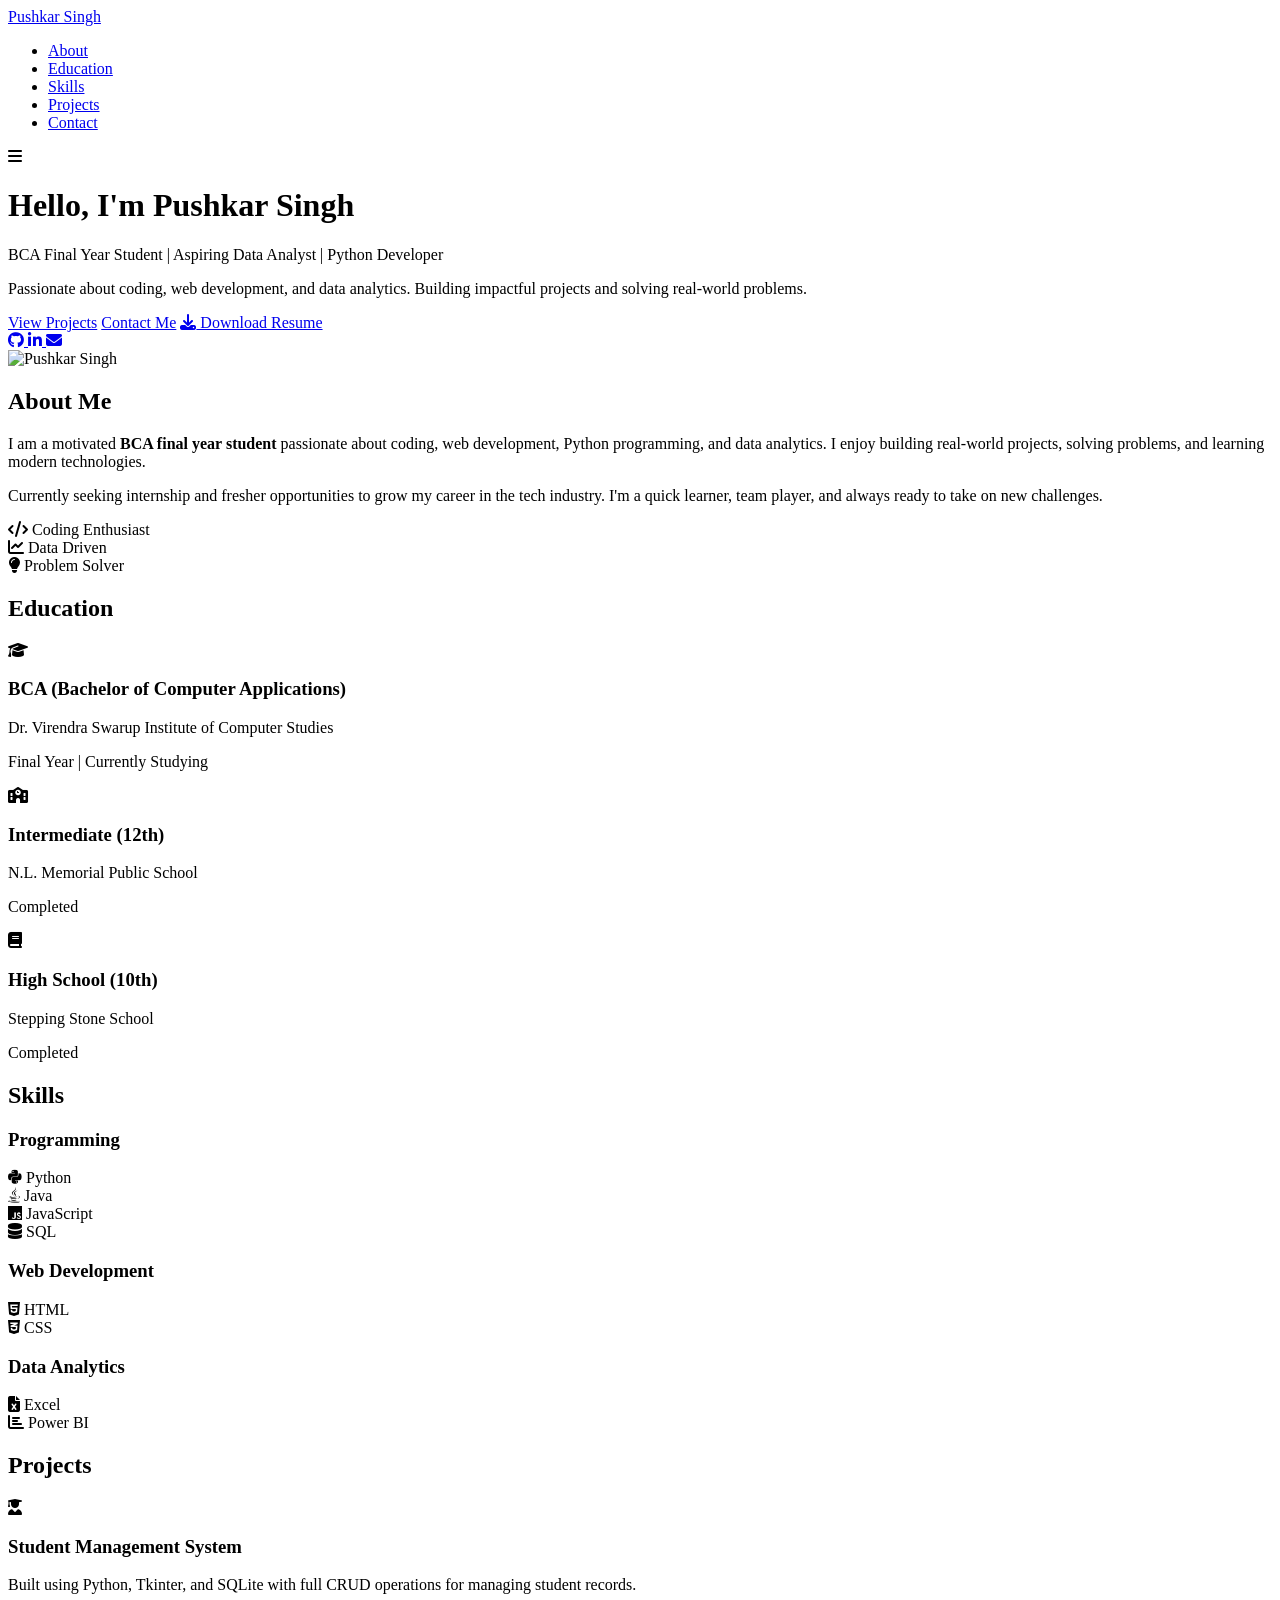
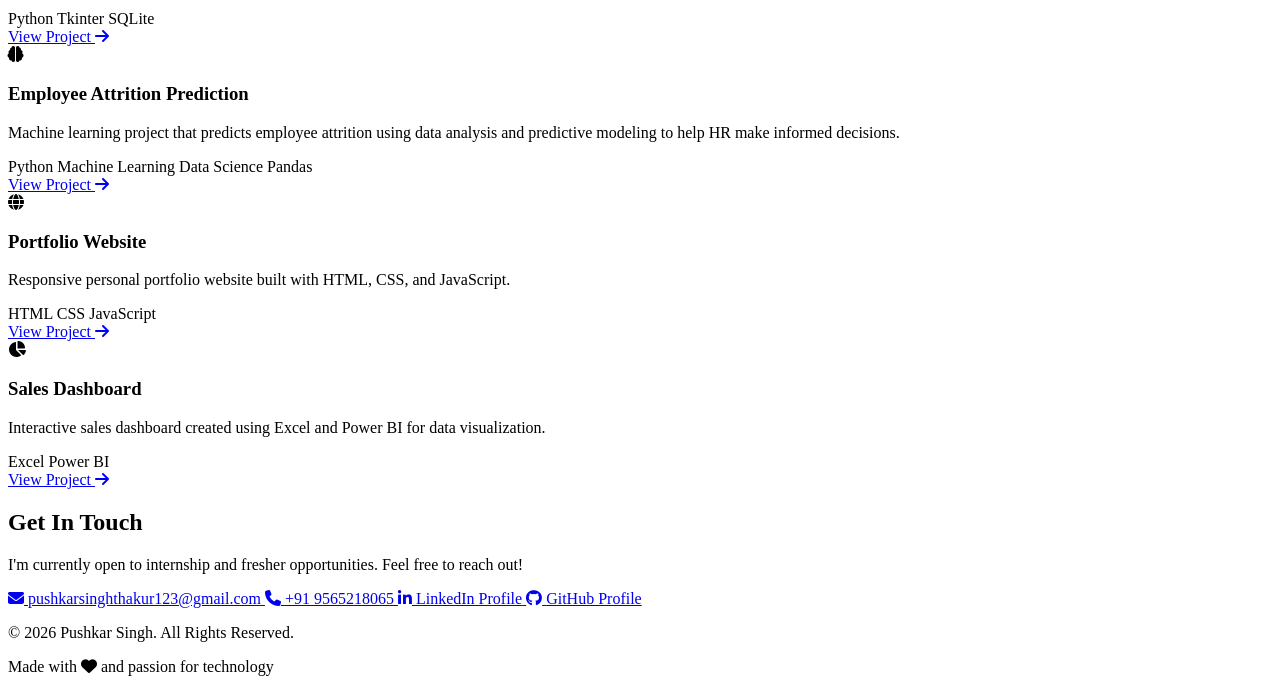
==== index.html @ b77a8074 "Add files via upload" ====
<!DOCTYPE html>
<html lang="en">
<head>
<meta charset="UTF-8">
<meta name="viewport" content="width=device-width, initial-scale=1.0">
<meta name="description" content="Pushkar Singh - BCA Final Year Student | Aspiring Data Analyst | Python Developer Portfolio">
<meta name="keywords" content="portfolio, BCA, Python, Data Analyst, Web Developer, HTML, CSS, JavaScript">
<meta name="author" content="Pushkar Singh">
<title>Pushkar Singh | Portfolio</title>

<!-- Google Fonts -->
<link rel="preconnect" href="https://fonts.googleapis.com">
<link rel="preconnect" href="https://fonts.gstatic.com" crossorigin>
<link href="https://fonts.googleapis.com/css2?family=Poppins:wght@300;400;500;600;700&display=swap" rel="stylesheet">

<!-- Font Awesome Icons -->
<link rel="stylesheet" href="https://cdnjs.cloudflare.com/ajax/libs/font-awesome/6.4.0/css/all.min.css">

<!-- Stylesheet -->
<link rel="stylesheet" href="style.css">

</head>

<body>

<!-- Navigation -->
<nav class="navbar">
    <div class="nav-container">
        <a href="#" class="logo">Pushkar Singh</a>
        <ul class="nav-links">
            <li><a href="#about">About</a></li>
            <li><a href="#education">Education</a></li>
            <li><a href="#skills">Skills</a></li>
            <li><a href="#projects">Projects</a></li>
            <li><a href="#contact">Contact</a></li>
        </ul>
        <div class="menu-toggle">
            <i class="fas fa-bars"></i>
        </div>
    </div>
</nav>

<!-- Hero Section -->
<header class="hero">
    <div class="hero-content">
        <div class="hero-text">
            <h1>Hello, I'm <span class="highlight">Pushkar Singh</span></h1>
            <p class="tagline">BCA Final Year Student | Aspiring Data Analyst | Python Developer</p>
            <p class="hero-description">
                Passionate about coding, web development, and data analytics. 
                Building impactful projects and solving real-world problems.
            </p>
            <div class="hero-buttons">
                <a href="#projects" class="btn btn-primary">View Projects</a>
                <a href="#contact" class="btn btn-secondary">Contact Me</a>
                <a href="Pushkar_Final_Resume (1).pdf" class="btn btn-outline" download>
                    <i class="fas fa-download"></i> Download Resume
                </a>
            </div>
            <div class="social-links">
                <a href="https://github.com/pushkarsingh-001" target="_blank" aria-label="GitHub">
                    <i class="fab fa-github"></i>
                </a>
                <a href="https://www.linkedin.com/in/pushkar-singh-b83963374" target="_blank" aria-label="LinkedIn">
                    <i class="fab fa-linkedin-in"></i>
                </a>
                <a href="mailto:pushkarsinghthakur123@gmail.com" aria-label="Email">
                    <i class="fas fa-envelope"></i>
                </a>
            </div>
        </div>
        <div class="hero-image">
            <img src="PROFILE.png" alt="Pushkar Singh" class="profile-img">
        </div>
    </div>
</header>

<!-- About Section -->
<section id="about" class="section">
    <div class="container">
        <h2 class="section-title">About Me</h2>
        <div class="about-content">
            <div class="about-text">
                <p>
                    I am a motivated <strong>BCA final year student</strong> passionate about coding, 
                    web development, Python programming, and data analytics. I enjoy building 
                    real-world projects, solving problems, and learning modern technologies.
                </p>
                <p>
                    Currently seeking internship and fresher opportunities to grow my career in 
                    the tech industry. I'm a quick learner, team player, and always ready to take on new challenges.
                </p>
                <div class="about-highlights">
                    <div class="highlight-item">
                        <i class="fas fa-code"></i>
                        <span>Coding Enthusiast</span>
                    </div>
                    <div class="highlight-item">
                        <i class="fas fa-chart-line"></i>
                        <span>Data Driven</span>
                    </div>
                    <div class="highlight-item">
                        <i class="fas fa-lightbulb"></i>
                        <span>Problem Solver</span>
                    </div>
                </div>
            </div>
        </div>
    </div>
</section>

<!-- Education Section -->
<section id="education" class="section">
    <div class="container">
        <h2 class="section-title">Education</h2>
        <div class="grid">
            <div class="box education-box">
                <div class="box-icon">
                    <i class="fas fa-graduation-cap"></i>
                </div>
                <h3>BCA (Bachelor of Computer Applications)</h3>
                <p class="institution">Dr. Virendra Swarup Institute of Computer Studies</p>
                <p class="year">Final Year | Currently Studying</p>
            </div>
            <div class="box education-box">
                <div class="box-icon">
                    <i class="fas fa-school"></i>
                </div>
                <h3>Intermediate (12th)</h3>
                <p class="institution">N.L. Memorial Public School</p>
                <p class="year">Completed</p>
            </div>
            <div class="box education-box">
                <div class="box-icon">
                    <i class="fas fa-book"></i>
                </div>
                <h3>High School (10th)</h3>
                <p class="institution">Stepping Stone School</p>
                <p class="year">Completed</p>
            </div>
        </div>
    </div>
</section>

<!-- Skills Section -->
<section id="skills" class="section">
    <div class="container">
        <h2 class="section-title">Skills</h2>
        <div class="skills-container">
            <div class="skill-category">
                <h3>Programming</h3>
                <div class="skills-grid">
                    <div class="skill-item">
                        <i class="fab fa-python"></i>
                        <span>Python</span>
                    </div>
                    <div class="skill-item">
                        <i class="fab fa-java"></i>
                        <span>Java</span>
                    </div>
                    <div class="skill-item">
                        <i class="fab fa-js"></i>
                        <span>JavaScript</span>
                    </div>
                    <div class="skill-item">
                        <i class="fas fa-database"></i>
                        <span>SQL</span>
                    </div>
                </div>
            </div>
            <div class="skill-category">
                <h3>Web Development</h3>
                <div class="skills-grid">
                    <div class="skill-item">
                        <i class="fab fa-html5"></i>
                        <span>HTML</span>
                    </div>
                    <div class="skill-item">
                        <i class="fab fa-css3-alt"></i>
                        <span>CSS</span>
                    </div>
                </div>
            </div>
            <div class="skill-category">
                <h3>Data Analytics</h3>
                <div class="skills-grid">
                    <div class="skill-item">
                        <i class="fas fa-file-excel"></i>
                        <span>Excel</span>
                    </div>
                    <div class="skill-item">
                        <i class="fas fa-chart-bar"></i>
                        <span>Power BI</span>
                    </div>
                </div>
            </div>
        </div>
    </div>
</section>

<!-- Projects Section -->
<section id="projects" class="section">
    <div class="container">
        <h2 class="section-title">Projects</h2>
<div class="grid">
            <div class="card project-card">
                <div class="card-icon">
                    <i class="fas fa-user-graduate"></i>
                </div>
                <h3>Student Management System</h3>
                <p>Built using Python, Tkinter, and SQLite with full CRUD operations for managing student records.</p>
                <div class="card-tags">
                    <span>Python</span>
                    <span>Tkinter</span>
                    <span>SQLite</span>
                </div>
                <a href="https://github.com/pushkarsingh-001/student-management-system" target="_blank" class="card-link">
                    View Project <i class="fas fa-arrow-right"></i>
                </a>
            </div>
            <div class="card project-card">
                <div class="card-icon">
                    <i class="fas fa-brain"></i>
                </div>
                <h3>Employee Attrition Prediction</h3>
                <p>Machine learning project that predicts employee attrition using data analysis and predictive modeling to help HR make informed decisions.</p>
                <div class="card-tags">
                    <span>Python</span>
                    <span>Machine Learning</span>
                    <span>Data Science</span>
                    <span>Pandas</span>
                </div>
                <a href="https://github.com/pushkarsingh-001/Employee_Attrition_prediction" target="_blank" class="card-link">
                    View Project <i class="fas fa-arrow-right"></i>
                </a>
            </div>
            <div class="card project-card">
                <div class="card-icon">
                    <i class="fas fa-globe"></i>
                </div>
                <h3>Portfolio Website</h3>
                <p>Responsive personal portfolio website built with HTML, CSS, and JavaScript.</p>
                <div class="card-tags">
                    <span>HTML</span>
                    <span>CSS</span>
                    <span>JavaScript</span>
                </div>
                <a href="#" class="card-link">
                    View Project <i class="fas fa-arrow-right"></i>
                </a>
            </div>
            <div class="card project-card">
                <div class="card-icon">
                    <i class="fas fa-chart-pie"></i>
                </div>
                <h3>Sales Dashboard</h3>
                <p>Interactive sales dashboard created using Excel and Power BI for data visualization.</p>
                <div class="card-tags">
                    <span>Excel</span>
                    <span>Power BI</span>
                </div>
                <a href="#" class="card-link">
                    View Project <i class="fas fa-arrow-right"></i>
                </a>
            </div>
        </div>
    </div>
</section>

<!-- Contact Section -->
<section id="contact" class="section">
    <div class="container">
        <h2 class="section-title">Get In Touch</h2>
        <div class="contact-content">
            <p>I'm currently open to internship and fresher opportunities. Feel free to reach out!</p>
            <div class="contact-links">
                <a href="mailto:pushkarsinghthakur123@gmail.com" class="contact-item">
                    <i class="fas fa-envelope"></i>
                    <span>pushkarsinghthakur123@gmail.com</span>
                </a>
                <a href="tel:+919565218065" class="contact-item">
                    <i class="fas fa-phone"></i>
                    <span>+91 9565218065</span>
                </a>
                <a href="https://www.linkedin.com/in/pushkar-singh-b83963374" target="_blank" class="contact-item">
                    <i class="fab fa-linkedin-in"></i>
                    <span>LinkedIn Profile</span>
                </a>
                <a href="https://github.com/pushkarsingh-001" target="_blank" class="contact-item">
                    <i class="fab fa-github"></i>
                    <span>GitHub Profile</span>
                </a>
            </div>
        </div>
    </div>
</section>

<!-- Footer -->
<footer>
    <div class="container">
        <p>&copy; 2026 Pushkar Singh. All Rights Reserved.</p>
        <p class="footer-note">Made with <i class="fas fa-heart"></i> and passion for technology</p>
    </div>
</footer>

<!-- JavaScript -->
<script src="script.js"></script>

</body>
</html>
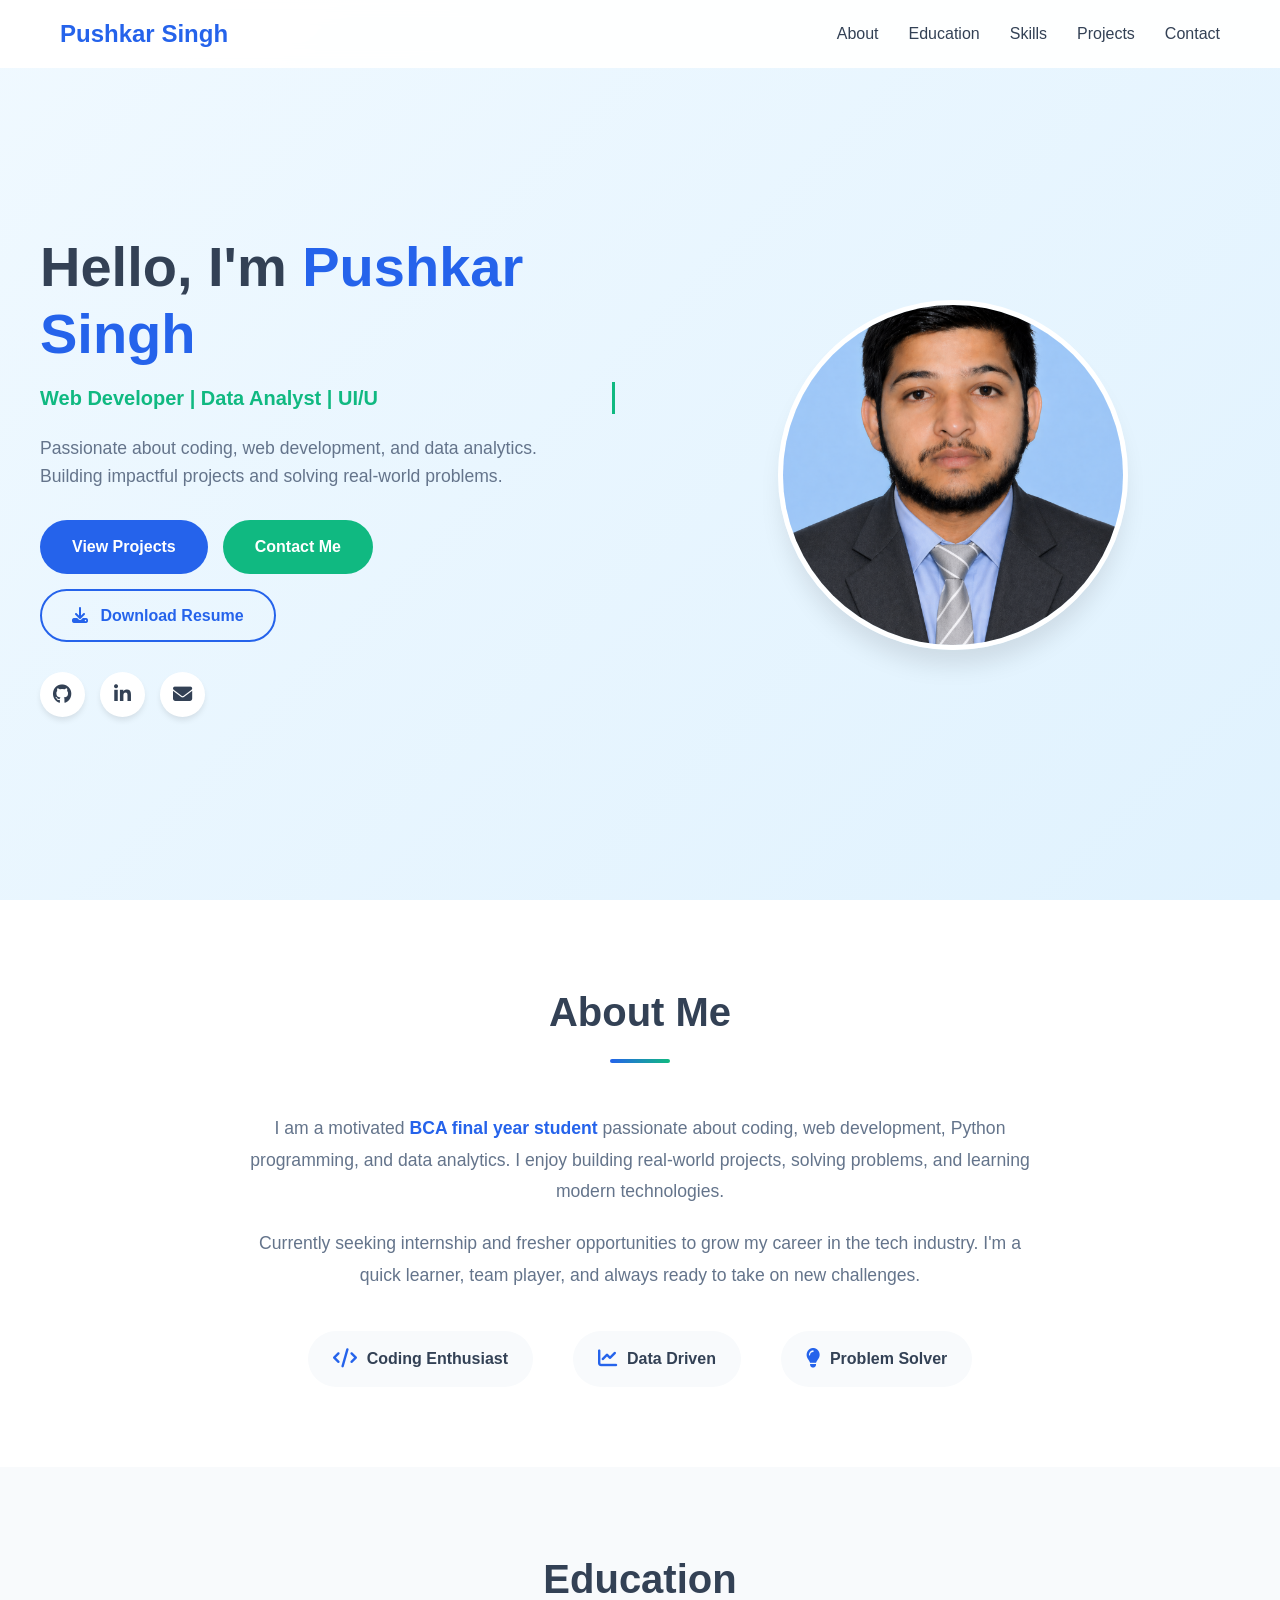
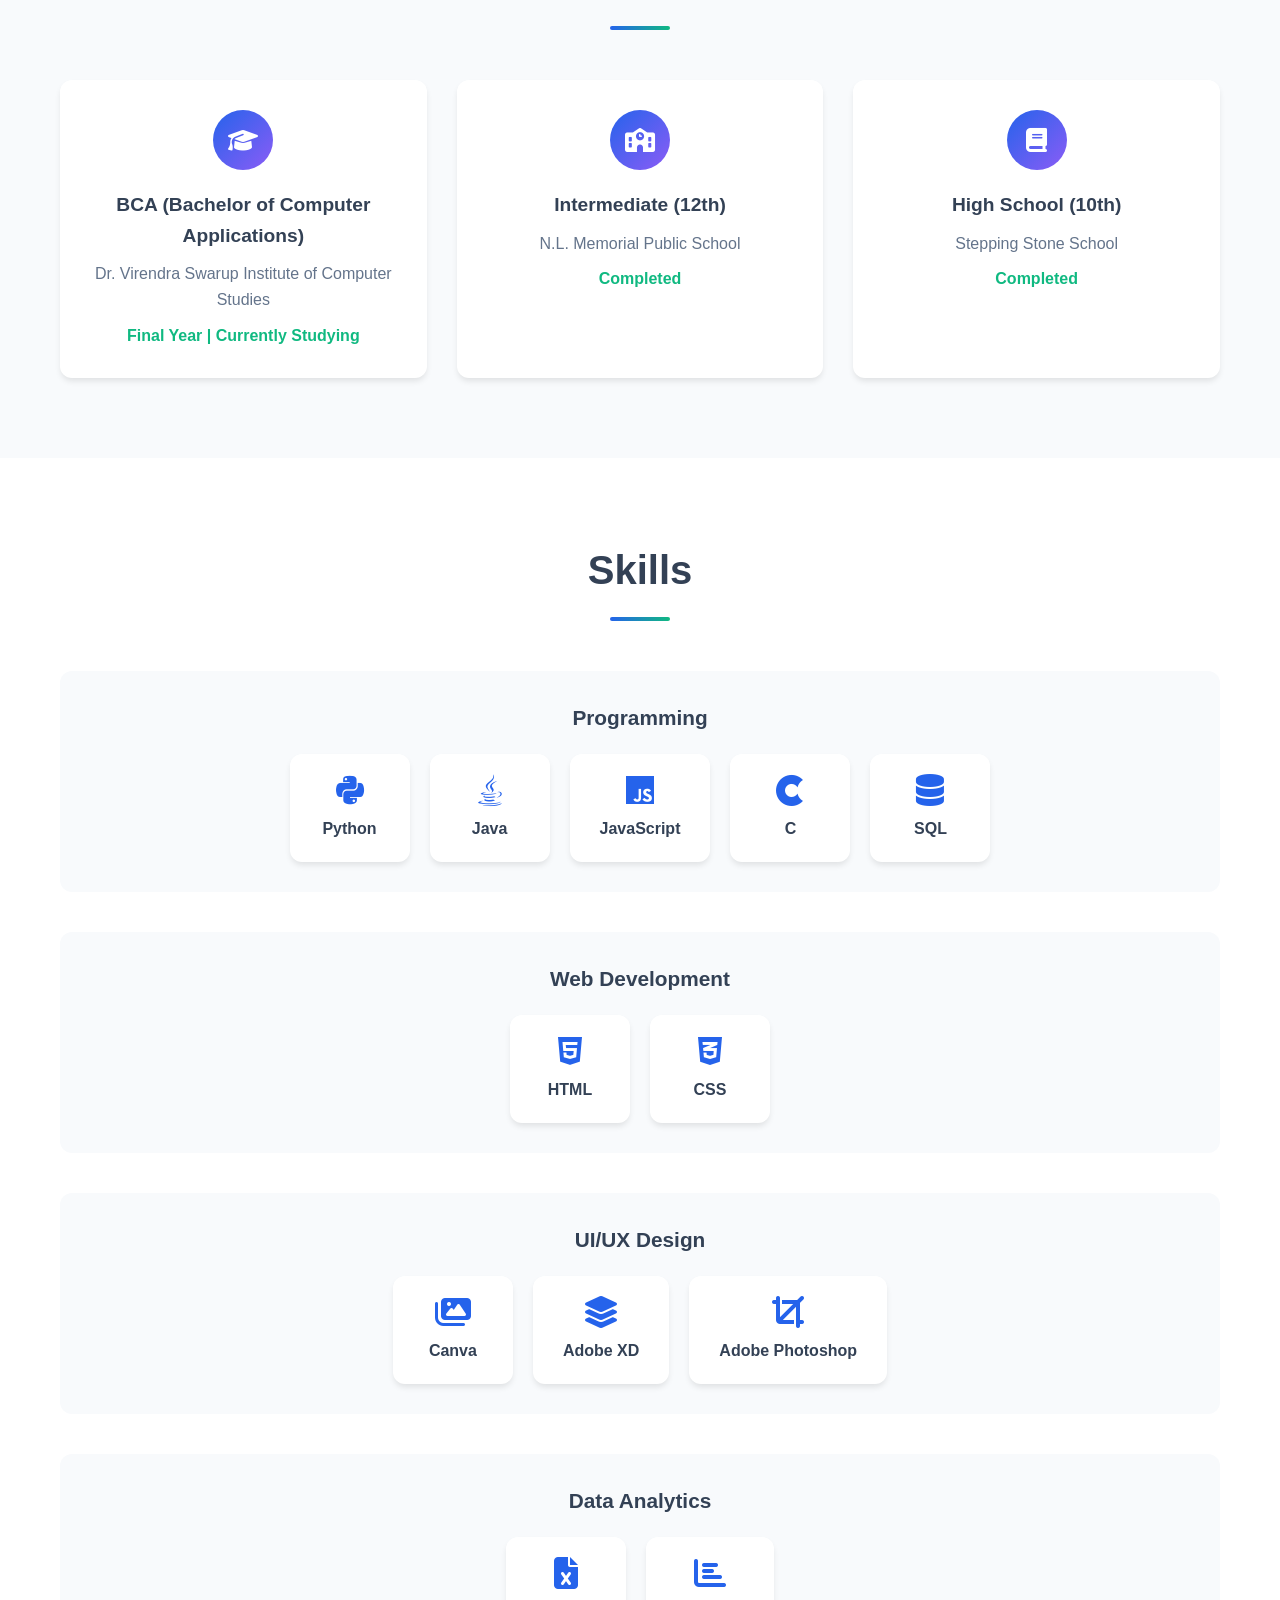
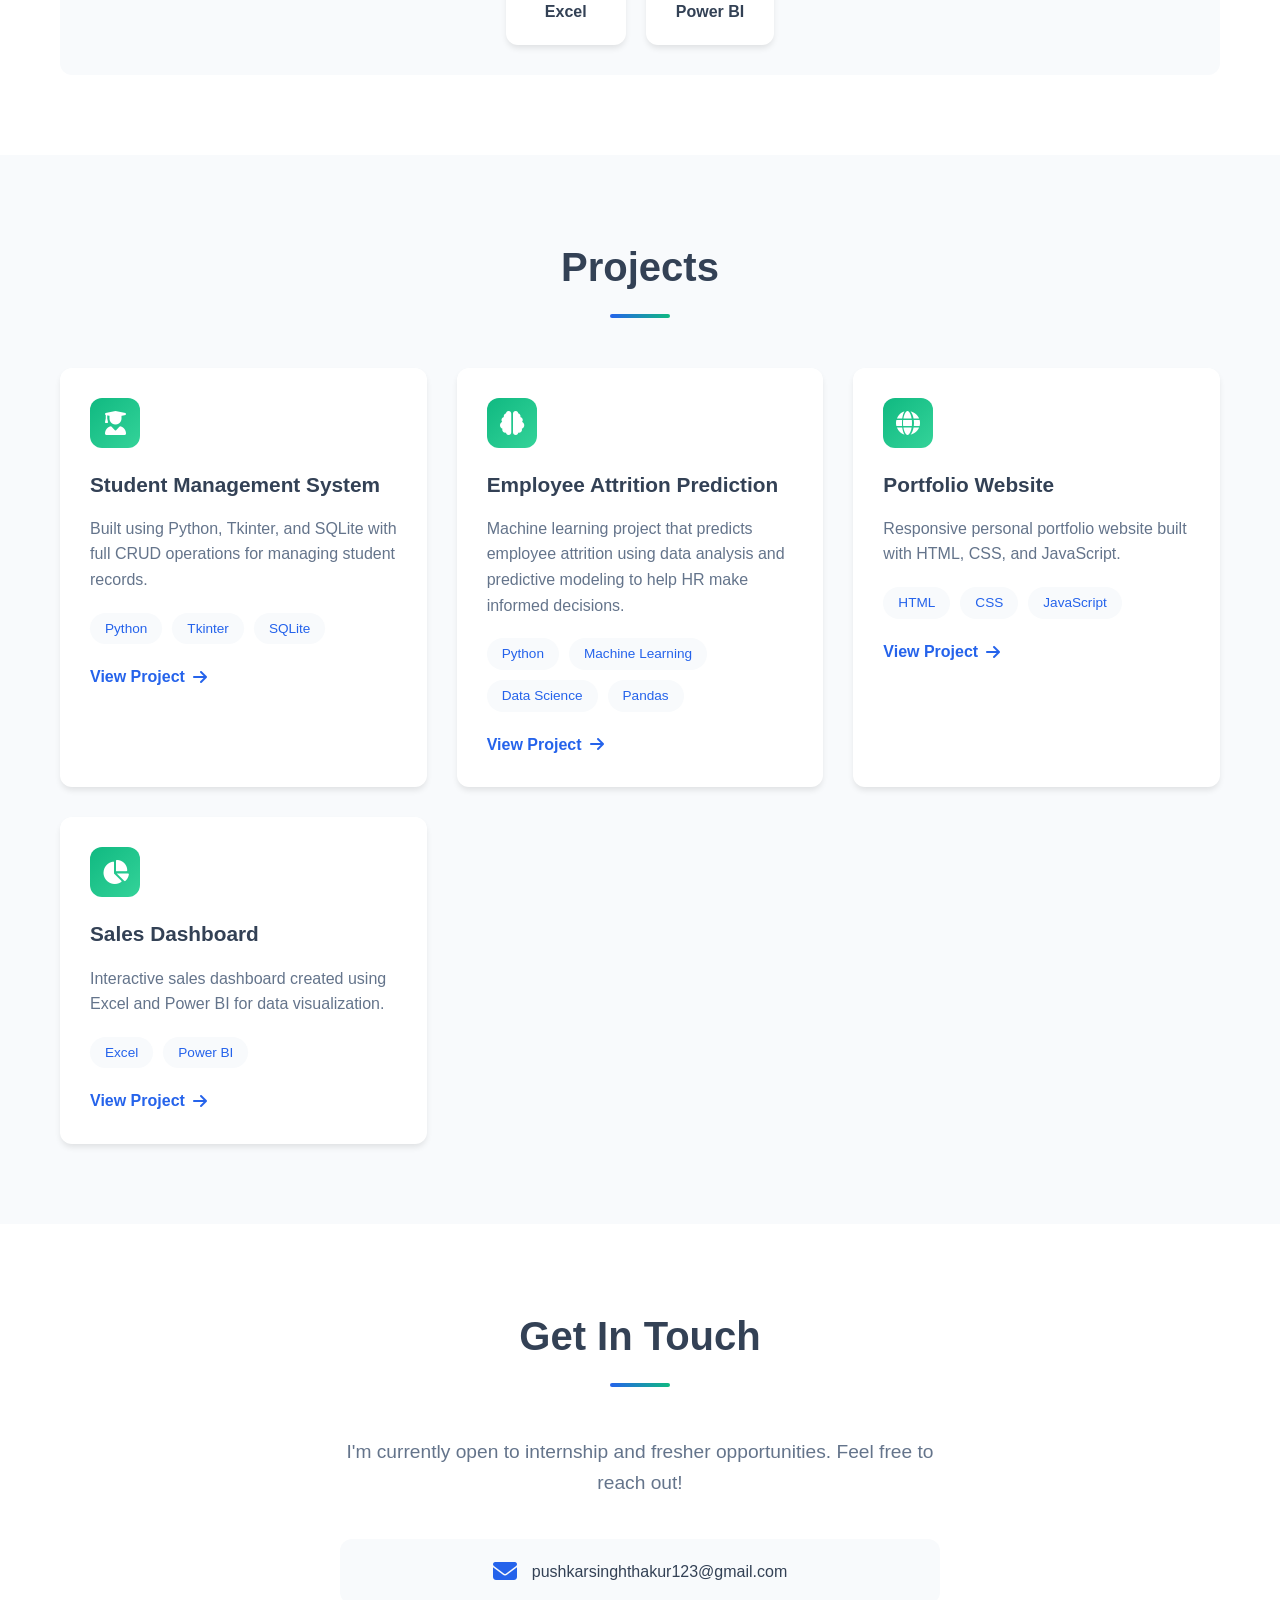
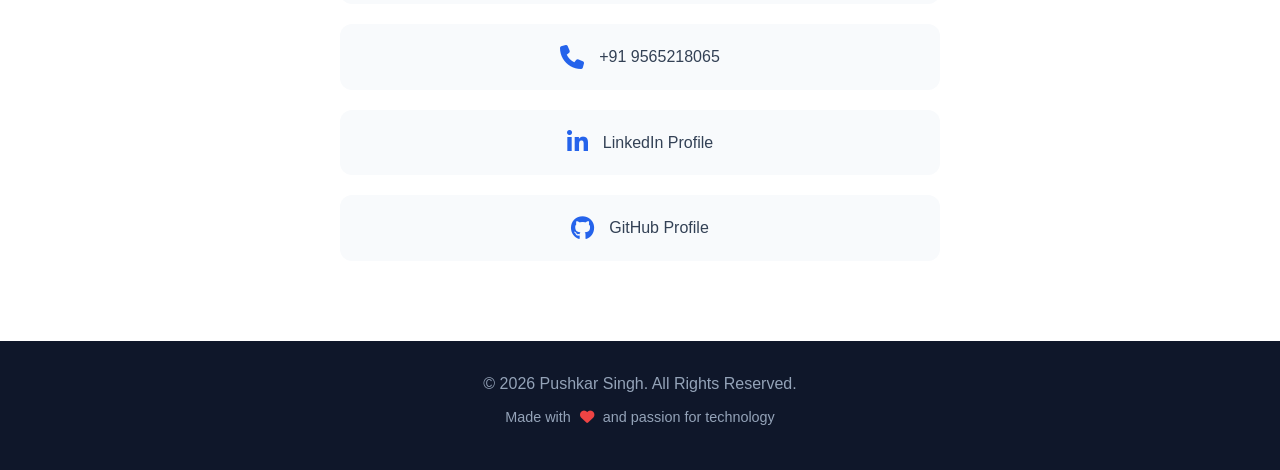
==== commit a944c723: "Add files via upload" ====
--- a/index.html
+++ b/index.html
@@ -3,7 +3,7 @@
 <head>
 <meta charset="UTF-8">
 <meta name="viewport" content="width=device-width, initial-scale=1.0">
-<meta name="description" content="Pushkar Singh - BCA Final Year Student | Aspiring Data Analyst | Python Developer Portfolio">
+<meta name="description" content="Pushkar Singh - BCA Final Year Student | Aspiring Data Analyst/Web Developer | Python Developer Portfolio">
 <meta name="keywords" content="portfolio, BCA, Python, Data Analyst, Web Developer, HTML, CSS, JavaScript">
 <meta name="author" content="Pushkar Singh">
 <title>Pushkar Singh | Portfolio</title>
@@ -45,7 +45,7 @@
     <div class="hero-content">
         <div class="hero-text">
             <h1>Hello, I'm <span class="highlight">Pushkar Singh</span></h1>
-            <p class="tagline">BCA Final Year Student | Aspiring Data Analyst | Python Developer</p>
+<p class="tagline">Web Developer | Data Analyst | UI/UX Designer</p>
             <p class="hero-description">
                 Passionate about coding, web development, and data analytics. 
                 Building impactful projects and solving real-world problems.
@@ -53,7 +53,7 @@
             <div class="hero-buttons">
                 <a href="#projects" class="btn btn-primary">View Projects</a>
                 <a href="#contact" class="btn btn-secondary">Contact Me</a>
-                <a href="Pushkar_Final_Resume (1).pdf" class="btn btn-outline" download>
+<a href="Pushkar_Singh_Resume.pdf" class="btn btn-outline" download>
                     <i class="fas fa-download"></i> Download Resume
                 </a>
             </div>
@@ -163,6 +163,10 @@
                         <span>JavaScript</span>
                     </div>
                     <div class="skill-item">
+                        <i class="fab fa-cuttlefish"></i>
+                        <span>C</span>
+                    </div>
+                    <div class="skill-item">
                         <i class="fas fa-database"></i>
                         <span>SQL</span>
                     </div>
@@ -178,6 +182,24 @@
                     <div class="skill-item">
                         <i class="fab fa-css3-alt"></i>
                         <span>CSS</span>
+                    </div>
+                </div>
+            </div>
+            <div class="skill-category">
+                <h3>UI/UX Design</h3>
+                <div class="skills-grid">
+
+                    <div class="skill-item">
+                        <i class="fas fa-images"></i>
+                        <span>Canva</span>
+                    </div>
+                    <div class="skill-item">
+                        <i class="fas fa-layer-group"></i>
+                        <span>Adobe XD</span>
+                    </div>
+                    <div class="skill-item">
+                        <i class="fas fa-crop"></i>
+                        <span>Adobe Photoshop</span>
                     </div>
                 </div>
             </div>
--- a/style.css
+++ b/style.css
@@ -0,0 +1,788 @@
+/* ============================================
+   Portfolio Website - Modern Style
+   ============================================ */
+
+/* CSS Variables */
+:root {
+    --primary-color: #2563eb;
+    --primary-dark: #1d4ed8;
+    --secondary-color: #10b981;
+    --accent-color: #8b5cf6;
+    --dark-bg: #0f172a;
+    --dark-secondary: #1e293b;
+    --light-bg: #f8fafc;
+    --text-primary: #334155;
+    --text-secondary: #64748b;
+    --text-light: #94a3b8;
+    --white: #ffffff;
+    --shadow: 0 4px 6px -1px rgba(0, 0, 0, 0.1);
+    --shadow-lg: 0 10px 15px -3px rgba(0, 0, 0, 0.1);
+    --shadow-xl: 0 20px 25px -5px rgba(0, 0, 0, 0.1);
+    --transition: all 0.3s ease;
+    --border-radius: 12px;
+    --container-width: 1200px;
+}
+
+/* Reset & Base Styles */
+* {
+    margin: 0;
+    padding: 0;
+    box-sizing: border-box;
+}
+
+html {
+    scroll-behavior: smooth;
+}
+
+body {
+    font-family: 'Poppins', -apple-system, BlinkMacSystemFont, 'Segoe UI', Roboto, sans-serif;
+    line-height: 1.6;
+    color: var(--text-primary);
+    background-color: var(--light-bg);
+    overflow-x: hidden;
+}
+
+a {
+    text-decoration: none;
+    color: inherit;
+}
+
+ul {
+    list-style: none;
+}
+
+img {
+    max-width: 100%;
+    height: auto;
+}
+
+/* Container */
+.container {
+    max-width: var(--container-width);
+    margin: 0 auto;
+    padding: 0 20px;
+}
+
+/* ============================================
+   Navigation
+   ============================================ */
+.navbar {
+    position: fixed;
+    top: 0;
+    left: 0;
+    right: 0;
+    z-index: 1000;
+    background: rgba(255, 255, 255, 0.95);
+    backdrop-filter: blur(10px);
+    transition: var(--transition);
+    padding: 15px 0;
+}
+
+.navbar.scrolled {
+    box-shadow: var(--shadow);
+    padding: 10px 0;
+}
+
+.nav-container {
+    max-width: var(--container-width);
+    margin: 0 auto;
+    padding: 0 20px;
+    display: flex;
+    justify-content: space-between;
+    align-items: center;
+}
+
+.logo {
+    font-size: 1.5rem;
+    font-weight: 700;
+    color: var(--primary-color);
+}
+
+.nav-links {
+    display: flex;
+    gap: 30px;
+}
+
+.nav-links a {
+    font-weight: 500;
+    color: var(--text-primary);
+    transition: var(--transition);
+    position: relative;
+}
+
+.nav-links a::after {
+    content: '';
+    position: absolute;
+    bottom: -5px;
+    left: 0;
+    width: 0;
+    height: 2px;
+    background: var(--primary-color);
+    transition: var(--transition);
+}
+
+.nav-links a:hover {
+    color: var(--primary-color);
+}
+
+.nav-links a:hover::after {
+    width: 100%;
+}
+
+.menu-toggle {
+    display: none;
+    font-size: 1.5rem;
+    cursor: pointer;
+    color: var(--text-primary);
+}
+
+/* ============================================
+   Hero Section
+   ============================================ */
+.hero {
+    min-height: 100vh;
+    display: flex;
+    align-items: center;
+    background: linear-gradient(135deg, #f0f9ff 0%, #e0f2fe 100%);
+    padding: 100px 20px 50px;
+}
+
+.hero-content {
+    max-width: var(--container-width);
+    margin: 0 auto;
+    display: grid;
+    grid-template-columns: 1fr 1fr;
+    gap: 50px;
+    align-items: center;
+}
+
+.hero-text h1 {
+    font-size: 3.5rem;
+    font-weight: 700;
+    line-height: 1.2;
+    margin-bottom: 15px;
+    color: var(--text-primary);
+}
+
+.highlight {
+    color: var(--primary-color);
+}
+
+.tagline {
+    font-size: 1.25rem;
+    color: var(--secondary-color);
+    font-weight: 600;
+    margin-bottom: 20px;
+}
+
+.hero-description {
+    font-size: 1.1rem;
+    color: var(--text-secondary);
+    margin-bottom: 30px;
+    max-width: 500px;
+}
+
+.hero-buttons {
+    display: flex;
+    gap: 15px;
+    flex-wrap: wrap;
+    margin-bottom: 30px;
+}
+
+.btn {
+    display: inline-block;
+    padding: 12px 30px;
+    border-radius: 50px;
+    font-weight: 600;
+    font-size: 1rem;
+    transition: var(--transition);
+    cursor: pointer;
+    border: 2px solid transparent;
+}
+
+.btn-primary {
+    background: var(--primary-color);
+    color: var(--white);
+}
+
+.btn-primary:hover {
+    background: var(--primary-dark);
+    transform: translateY(-2px);
+    box-shadow: var(--shadow-lg);
+}
+
+.btn-secondary {
+    background: var(--secondary-color);
+    color: var(--white);
+}
+
+.btn-secondary:hover {
+    background: #059669;
+    transform: translateY(-2px);
+    box-shadow: var(--shadow-lg);
+}
+
+.btn-outline {
+    background: transparent;
+    border: 2px solid var(--primary-color);
+    color: var(--primary-color);
+}
+
+.btn-outline:hover {
+    background: var(--primary-color);
+    color: var(--white);
+    transform: translateY(-2px);
+    box-shadow: var(--shadow-lg);
+}
+
+.btn i {
+    margin-right: 8px;
+}
+
+.social-links {
+    display: flex;
+    gap: 15px;
+}
+
+.social-links a {
+    width: 45px;
+    height: 45px;
+    display: flex;
+    align-items: center;
+    justify-content: center;
+    border-radius: 50%;
+    background: var(--white);
+    color: var(--text-primary);
+    font-size: 1.2rem;
+    box-shadow: var(--shadow);
+    transition: var(--transition);
+}
+
+.social-links a:hover {
+    background: var(--primary-color);
+    color: var(--white);
+    transform: translateY(-3px);
+}
+
+.hero-image {
+    display: flex;
+    justify-content: center;
+    align-items: center;
+}
+
+.profile-img {
+    width: 350px;
+    height: 350px;
+    border-radius: 50%;
+    object-fit: cover;
+    border: 5px solid var(--white);
+    box-shadow: var(--shadow-xl);
+    animation: float 3s ease-in-out infinite;
+}
+
+@keyframes float {
+    0%, 100% { transform: translateY(0); }
+    50% { transform: translateY(-20px); }
+}
+
+/* ============================================
+   Section Styles
+   ============================================ */
+.section {
+    padding: 80px 0;
+}
+
+.section-title {
+    text-align: center;
+    font-size: 2.5rem;
+    font-weight: 700;
+    color: var(--text-primary);
+    margin-bottom: 50px;
+    position: relative;
+}
+
+.section-title::after {
+    content: '';
+    display: block;
+    width: 60px;
+    height: 4px;
+    background: linear-gradient(90deg, var(--primary-color), var(--secondary-color));
+    margin: 15px auto 0;
+    border-radius: 2px;
+}
+
+/* ============================================
+   About Section
+   ============================================ */
+#about {
+    background: var(--white);
+}
+
+.about-content {
+    max-width: 800px;
+    margin: 0 auto;
+    text-align: center;
+}
+
+.about-text p {
+    font-size: 1.1rem;
+    color: var(--text-secondary);
+    margin-bottom: 20px;
+    line-height: 1.8;
+}
+
+.about-text strong {
+    color: var(--primary-color);
+}
+
+.about-highlights {
+    display: flex;
+    justify-content: center;
+    gap: 40px;
+    margin-top: 40px;
+    flex-wrap: wrap;
+}
+
+.highlight-item {
+    display: flex;
+    align-items: center;
+    gap: 10px;
+    padding: 15px 25px;
+    background: var(--light-bg);
+    border-radius: 50px;
+}
+
+.highlight-item i {
+    color: var(--primary-color);
+    font-size: 1.2rem;
+}
+
+.highlight-item span {
+    font-weight: 600;
+    color: var(--text-primary);
+}
+
+/* ============================================
+   Education Section
+   ============================================ */
+#education {
+    background: var(--light-bg);
+}
+
+.grid {
+    display: grid;
+    grid-template-columns: repeat(auto-fit, minmax(280px, 1fr));
+    gap: 30px;
+}
+
+.box {
+    background: var(--white);
+    padding: 30px;
+    border-radius: var(--border-radius);
+    box-shadow: var(--shadow);
+    transition: var(--transition);
+}
+
+.box:hover {
+    transform: translateY(-5px);
+    box-shadow: var(--shadow-lg);
+}
+
+.education-box {
+    text-align: center;
+}
+
+.box-icon {
+    width: 60px;
+    height: 60px;
+    margin: 0 auto 20px;
+    display: flex;
+    align-items: center;
+    justify-content: center;
+    background: linear-gradient(135deg, var(--primary-color), var(--accent-color));
+    border-radius: 50%;
+    color: var(--white);
+    font-size: 1.5rem;
+}
+
+.box h3 {
+    font-size: 1.2rem;
+    color: var(--text-primary);
+    margin-bottom: 10px;
+}
+
+.box .institution {
+    color: var(--text-secondary);
+    margin-bottom: 10px;
+}
+
+.box .year {
+    color: var(--secondary-color);
+    font-weight: 600;
+}
+
+/* ============================================
+   Skills Section
+   ============================================ */
+#skills {
+    background: var(--white);
+}
+
+.skills-container {
+    display: flex;
+    flex-direction: column;
+    gap: 40px;
+}
+
+.skill-category {
+    background: var(--light-bg);
+    padding: 30px;
+    border-radius: var(--border-radius);
+}
+
+.skill-category h3 {
+    font-size: 1.3rem;
+    color: var(--text-primary);
+    margin-bottom: 20px;
+    text-align: center;
+}
+
+.skills-grid {
+    display: flex;
+    justify-content: center;
+    gap: 20px;
+    flex-wrap: wrap;
+}
+
+.skill-item {
+    display: flex;
+    flex-direction: column;
+    align-items: center;
+    gap: 10px;
+    padding: 20px 30px;
+    background: var(--white);
+    border-radius: var(--border-radius);
+    box-shadow: var(--shadow);
+    transition: var(--transition);
+    min-width: 120px;
+}
+
+.skill-item:hover {
+    transform: translateY(-5px);
+    box-shadow: var(--shadow-lg);
+}
+
+.skill-item i {
+    font-size: 2rem;
+    color: var(--primary-color);
+}
+
+.skill-item span {
+    font-weight: 600;
+    color: var(--text-primary);
+}
+
+/* ============================================
+   Projects Section
+   ============================================ */
+#projects {
+    background: var(--light-bg);
+}
+
+.card {
+    background: var(--white);
+    padding: 30px;
+    border-radius: var(--border-radius);
+    box-shadow: var(--shadow);
+    transition: var(--transition);
+}
+
+.card:hover {
+    transform: translateY(-5px);
+    box-shadow: var(--shadow-lg);
+}
+
+.project-card {
+    position: relative;
+}
+
+.card-icon {
+    width: 50px;
+    height: 50px;
+    display: flex;
+    align-items: center;
+    justify-content: center;
+    background: linear-gradient(135deg, var(--secondary-color), #34d399);
+    border-radius: 12px;
+    color: var(--white);
+    font-size: 1.5rem;
+    margin-bottom: 20px;
+}
+
+.card h3 {
+    font-size: 1.3rem;
+    color: var(--text-primary);
+    margin-bottom: 15px;
+}
+
+.card p {
+    color: var(--text-secondary);
+    margin-bottom: 20px;
+    line-height: 1.6;
+}
+
+.card-tags {
+    display: flex;
+    gap: 10px;
+    flex-wrap: wrap;
+    margin-bottom: 20px;
+}
+
+.card-tags span {
+    padding: 5px 15px;
+    background: var(--light-bg);
+    color: var(--primary-color);
+    border-radius: 20px;
+    font-size: 0.85rem;
+    font-weight: 500;
+}
+
+.card-link {
+    display: inline-flex;
+    align-items: center;
+    gap: 8px;
+    color: var(--primary-color);
+    font-weight: 600;
+    transition: var(--transition);
+}
+
+.card-link:hover {
+    gap: 12px;
+}
+
+.card-link i {
+    transition: var(--transition);
+}
+
+.card-link:hover i {
+    transform: translateX(5px);
+}
+
+/* ============================================
+   Contact Section
+   ============================================ */
+#contact {
+    background: var(--white);
+}
+
+.contact-content {
+    text-align: center;
+    max-width: 600px;
+    margin: 0 auto;
+}
+
+.contact-content > p {
+    font-size: 1.2rem;
+    color: var(--text-secondary);
+    margin-bottom: 40px;
+}
+
+.contact-links {
+    display: flex;
+    flex-direction: column;
+    gap: 20px;
+}
+
+.contact-item {
+    display: flex;
+    align-items: center;
+    justify-content: center;
+    gap: 15px;
+    padding: 20px 30px;
+    background: var(--light-bg);
+    border-radius: var(--border-radius);
+    transition: var(--transition);
+}
+
+.contact-item:hover {
+    background: var(--primary-color);
+    color: var(--white);
+    transform: translateX(10px);
+}
+
+.contact-item i {
+    font-size: 1.5rem;
+    color: var(--primary-color);
+    transition: var(--transition);
+}
+
+.contact-item:hover i {
+    color: var(--white);
+}
+
+.contact-item span {
+    font-weight: 500;
+}
+
+/* ============================================
+   Footer
+   ============================================ */
+footer {
+    background: var(--dark-bg);
+    color: var(--text-light);
+    padding: 30px 0;
+    text-align: center;
+}
+
+footer p {
+    margin-bottom: 10px;
+}
+
+footer .fa-heart {
+    color: #ef4444;
+    margin: 0 5px;
+}
+
+.footer-note {
+    font-size: 0.9rem;
+}
+
+/* ============================================
+   Responsive Design
+   ============================================ */
+@media (max-width: 992px) {
+    .hero-content {
+        grid-template-columns: 1fr;
+        text-align: center;
+    }
+
+    .hero-text h1 {
+        font-size: 2.5rem;
+    }
+
+    .hero-description {
+        margin: 0 auto 30px;
+    }
+
+    .hero-buttons {
+        justify-content: center;
+    }
+
+    .social-links {
+        justify-content: center;
+    }
+
+    .hero-image {
+        order: -1;
+    }
+
+    .profile-img {
+        width: 250px;
+        height: 250px;
+    }
+}
+
+@media (max-width: 768px) {
+    .nav-links {
+        position: fixed;
+        top: 70px;
+        left: -100%;
+        width: 100%;
+        background: var(--white);
+        flex-direction: column;
+        padding: 30px;
+        gap: 20px;
+        box-shadow: var(--shadow-lg);
+        transition: var(--transition);
+    }
+
+    .nav-links.active {
+        left: 0;
+    }
+
+    .menu-toggle {
+        display: block;
+    }
+
+    .hero-text h1 {
+        font-size: 2rem;
+    }
+
+    .tagline {
+        font-size: 1rem;
+    }
+
+    .section-title {
+        font-size: 2rem;
+    }
+
+    .about-highlights {
+        flex-direction: column;
+        align-items: center;
+    }
+}
+
+@media (max-width: 480px) {
+    .hero {
+        padding: 80px 20px 40px;
+    }
+
+    .hero-text h1 {
+        font-size: 1.75rem;
+    }
+
+    .btn {
+        padding: 10px 20px;
+        font-size: 0.9rem;
+    }
+
+    .hero-buttons {
+        flex-direction: column;
+    }
+
+    .section {
+        padding: 60px 0;
+    }
+
+    .section-title {
+        font-size: 1.75rem;
+    }
+
+    .box, .skill-item, .card {
+        padding: 20px;
+    }
+}
+
+/* ============================================
+   Animations & Transitions
+   ============================================ */
+@keyframes fadeInUp {
+    from {
+        opacity: 0;
+        transform: translateY(30px);
+    }
+    to {
+        opacity: 1;
+        transform: translateY(0);
+    }
+}
+
+.hero-text {
+    animation: fadeInUp 0.8s ease-out;
+}
+
+.hero-image {
+    animation: fadeInUp 0.8s ease-out 0.2s both;
+}
+
+/* Scroll animations */
+.section {
+    opacity: 0;
+    transform: translateY(30px);
+    transition: opacity 0.6s ease-out, transform 0.6s ease-out;
+}
+
+.section.visible {
+    opacity: 1;
+    transform: translateY(0);
+}
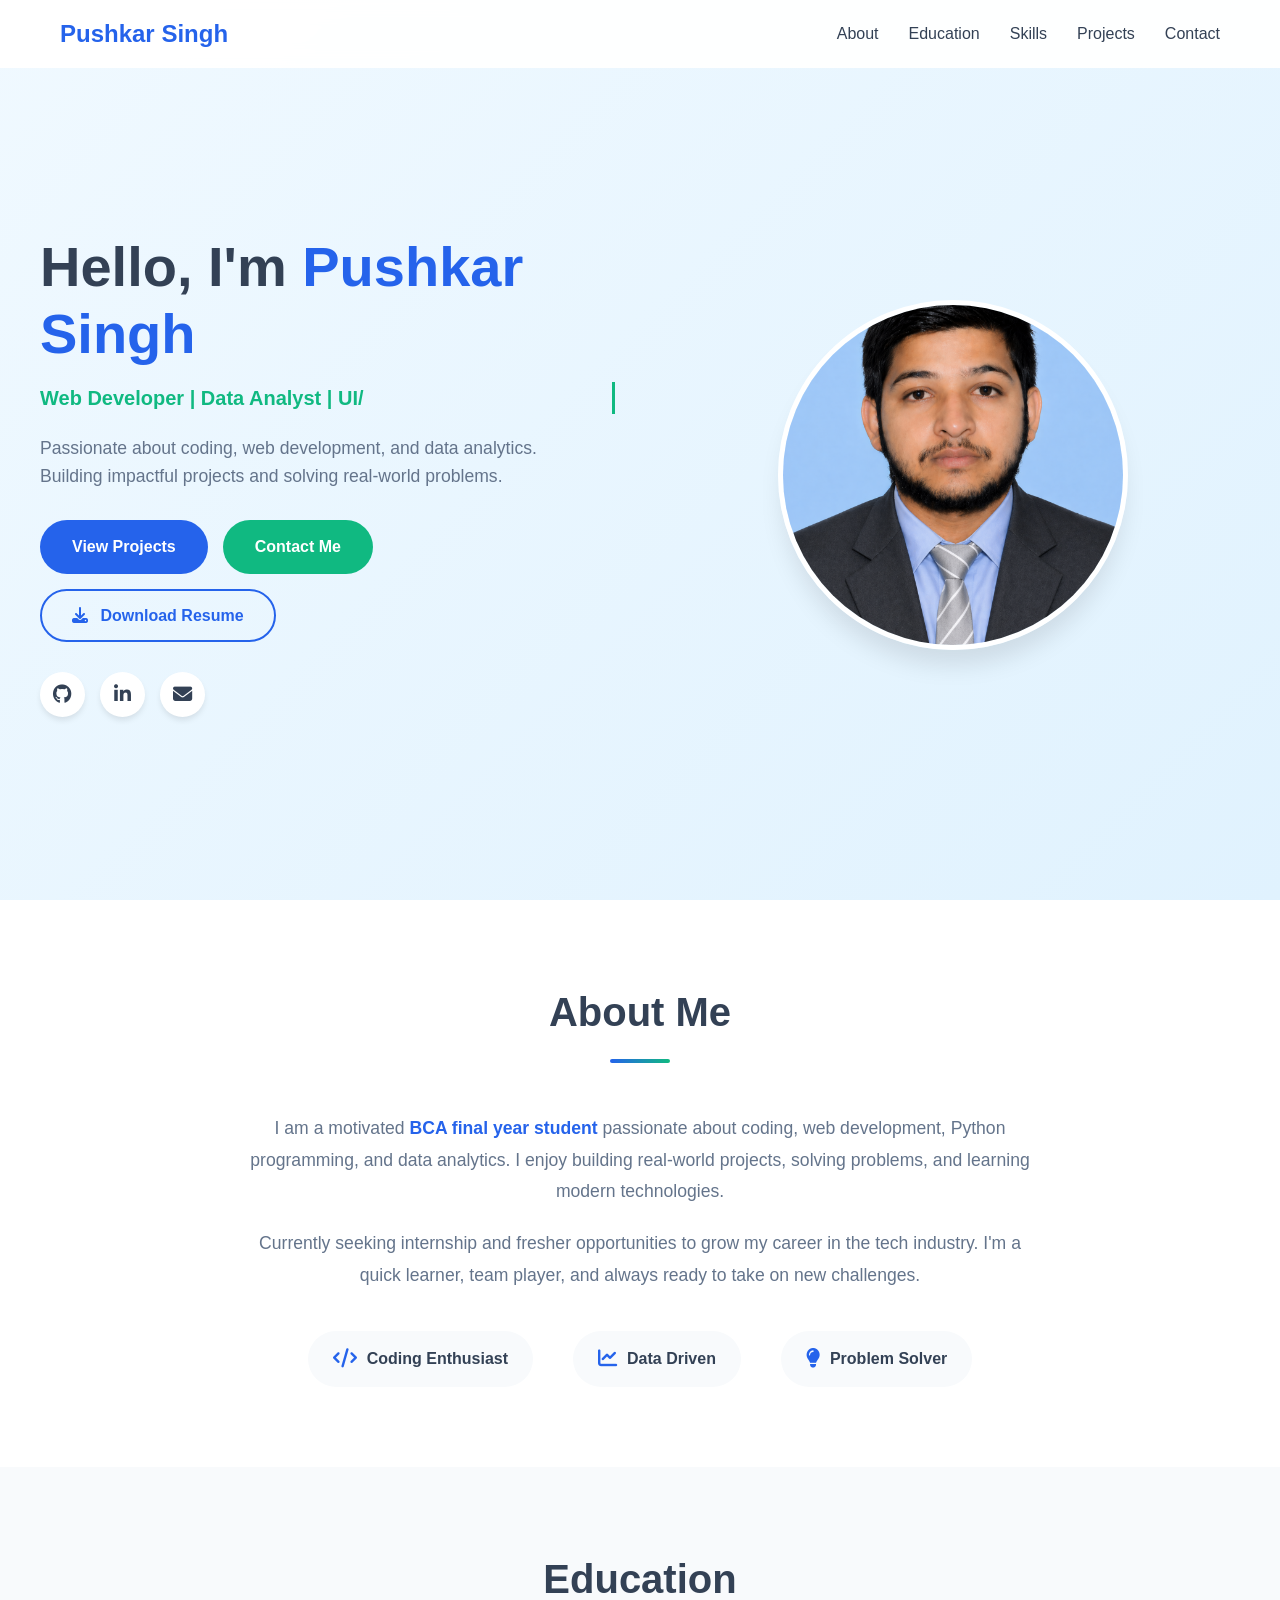
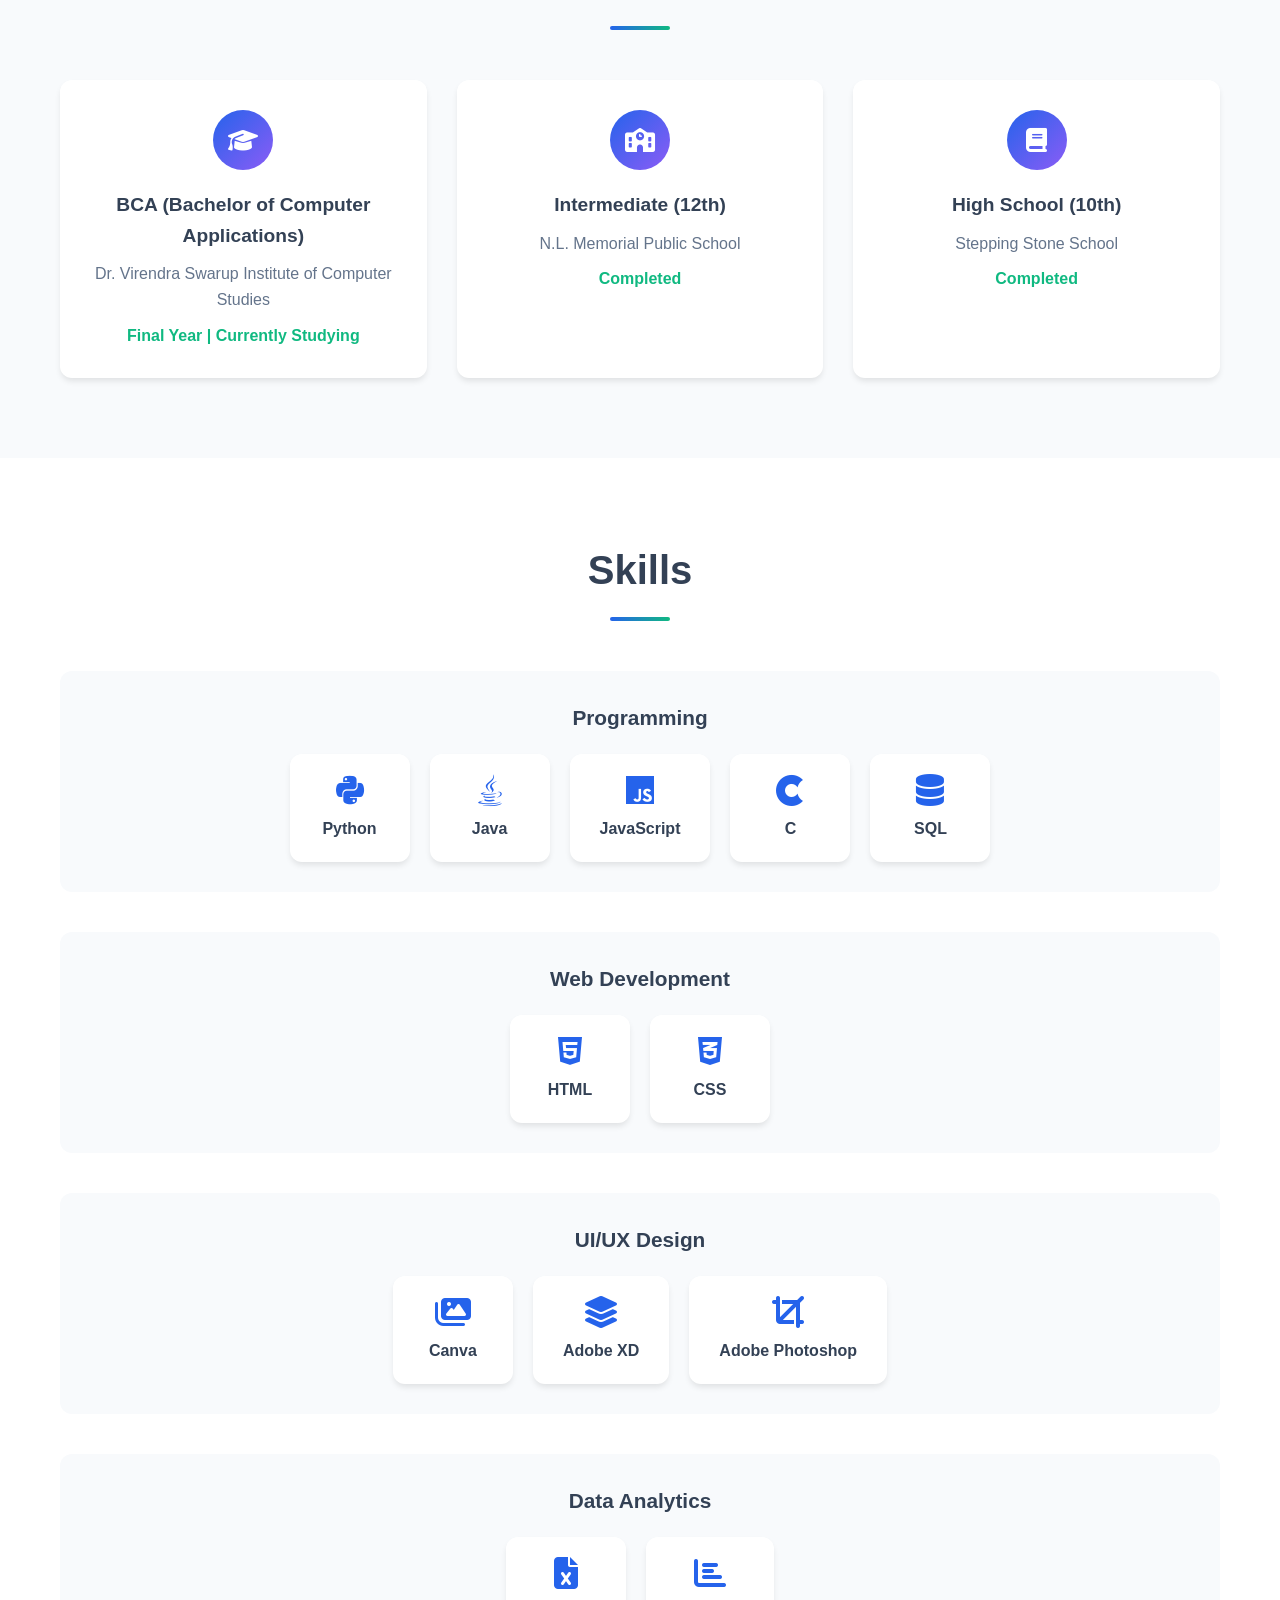
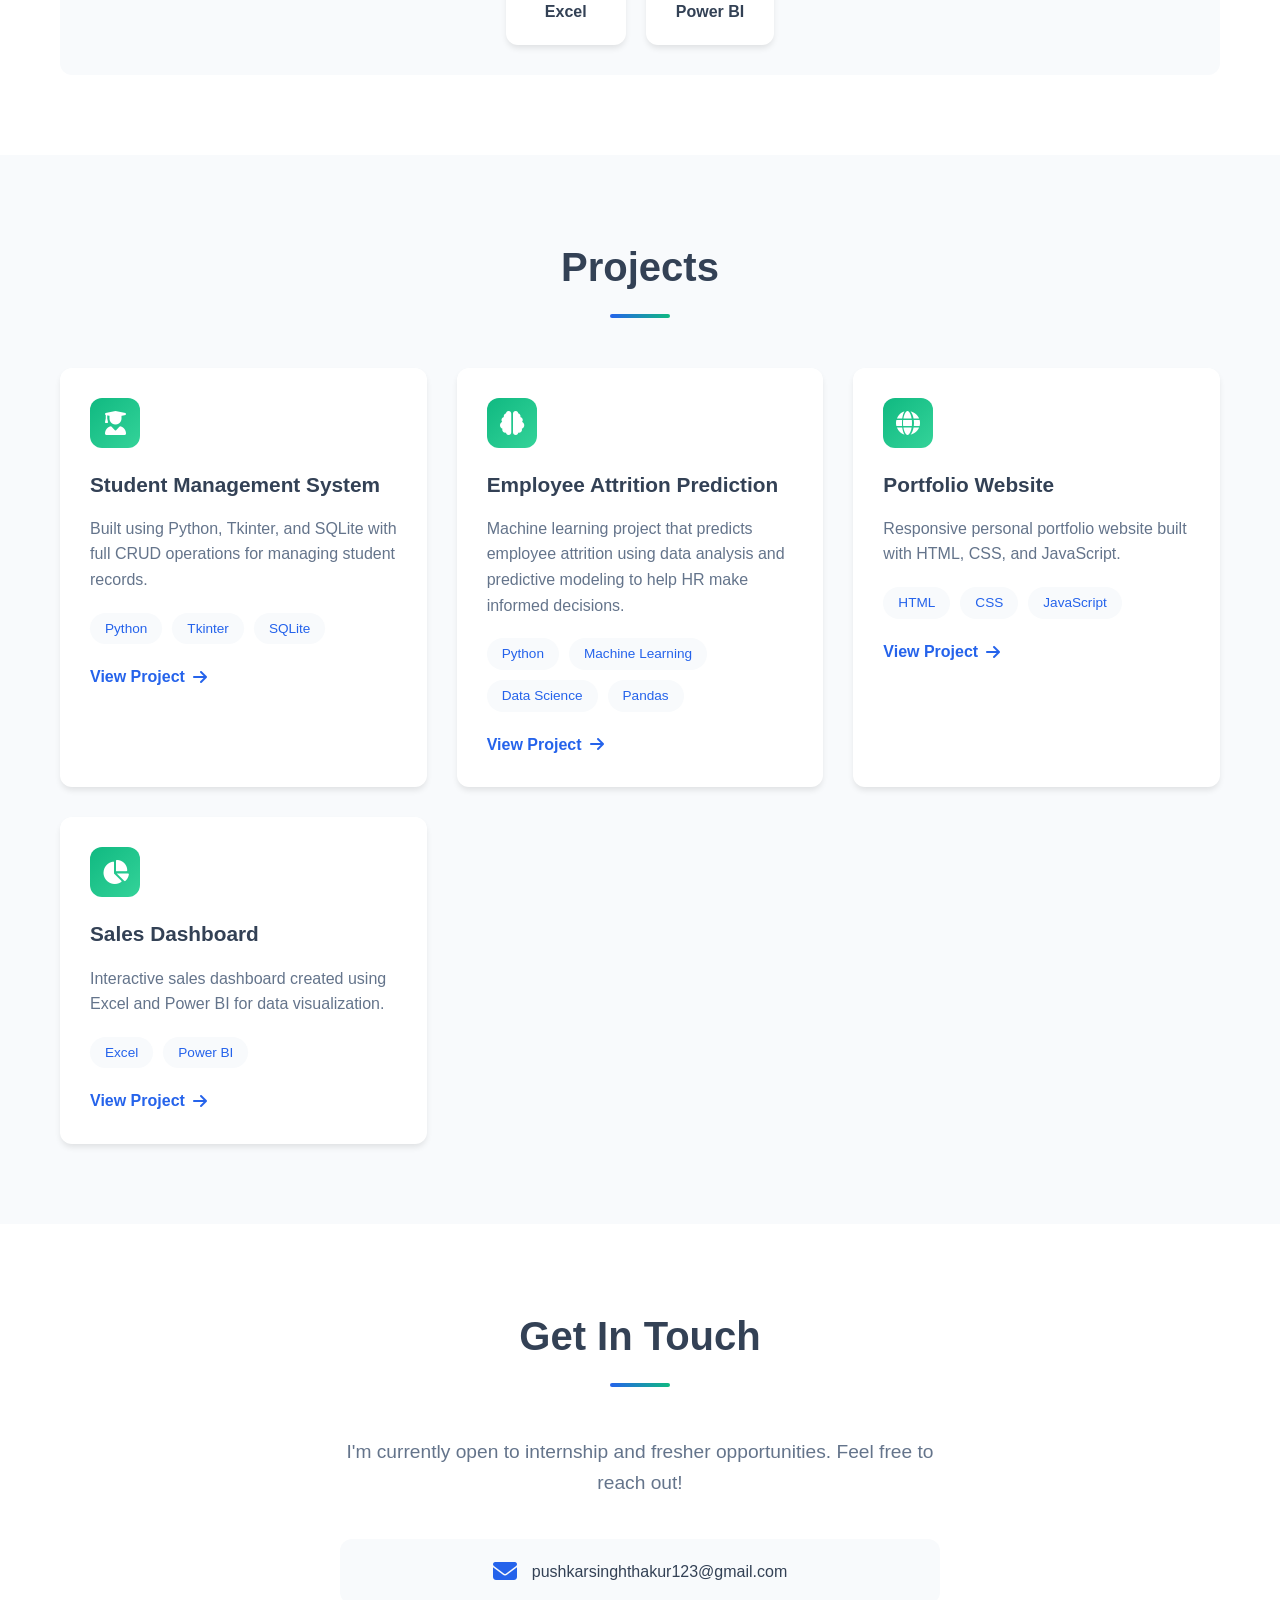
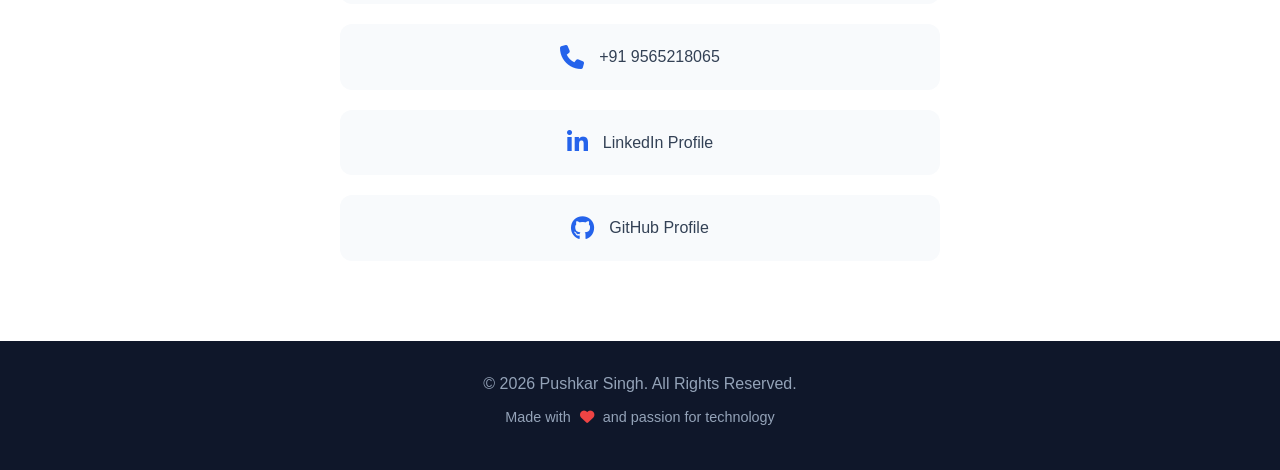
==== commit 3f0c1aef: "Add files via upload" ====
--- a/index.html
+++ b/index.html
@@ -3,7 +3,7 @@
 <head>
 <meta charset="UTF-8">
 <meta name="viewport" content="width=device-width, initial-scale=1.0">
-<meta name="description" content="Pushkar Singh - BCA Final Year Student | Aspiring Data Analyst/Web Developer | Python Developer Portfolio">
+<meta name="description" content="Pushkar Singh - Web Developer | Data Analyst | UI/UX Designer | Python Developer Portfolio">
 <meta name="keywords" content="portfolio, BCA, Python, Data Analyst, Web Developer, HTML, CSS, JavaScript">
 <meta name="author" content="Pushkar Singh">
 <title>Pushkar Singh | Portfolio</title>
